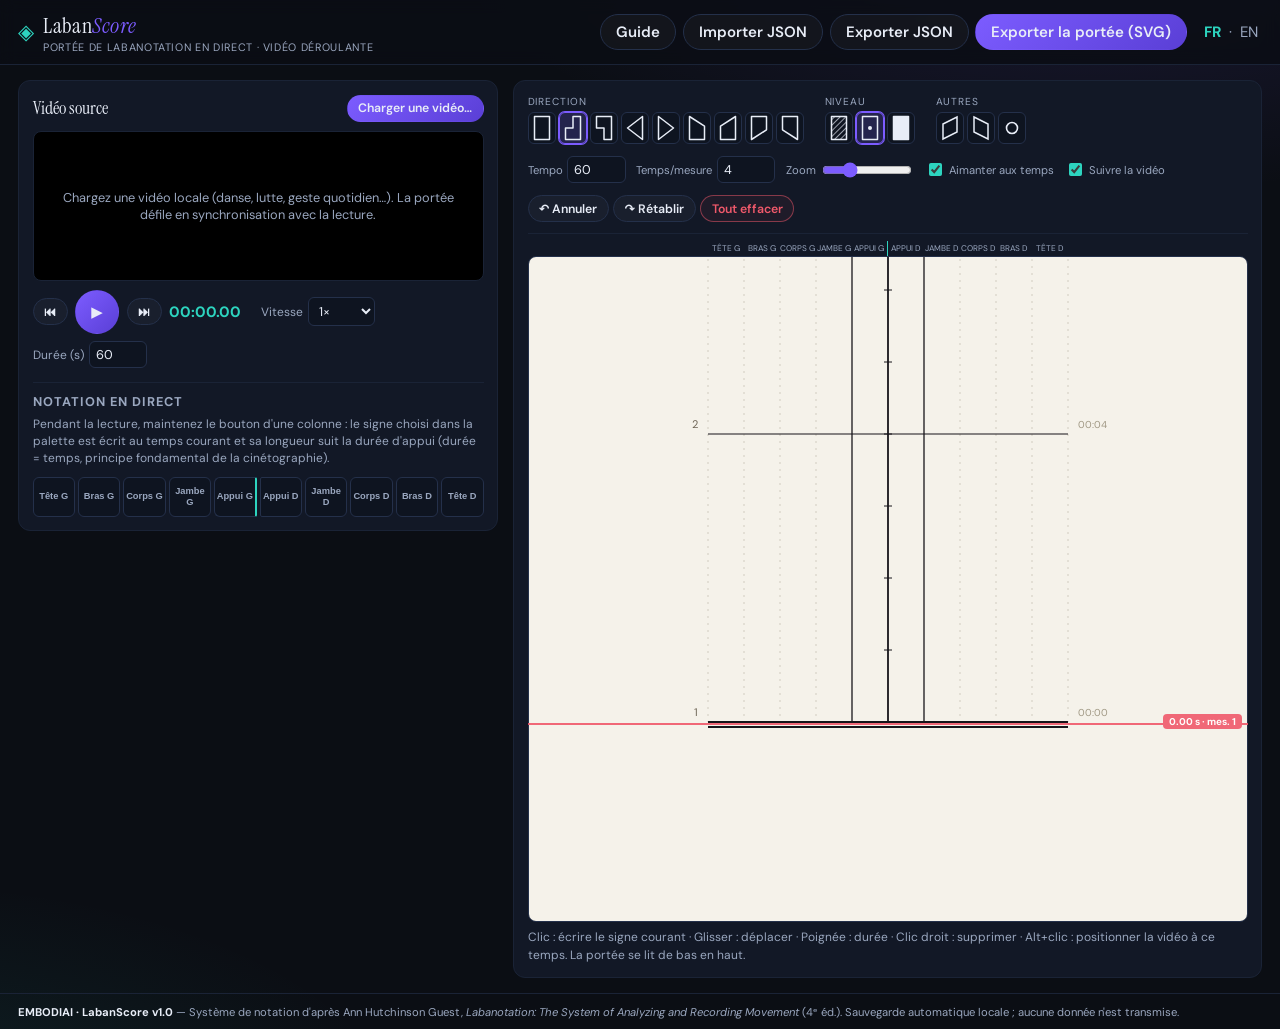
==== apps/labanscore/index.html @ 4acafb74 "Add LabanScore: live Labanotation score editor synced with video Web app (apps/labanscore) in the st" ====
<!DOCTYPE html>
<html lang="fr">
<head>
  <meta charset="UTF-8" />
  <meta name="viewport" content="width=device-width, initial-scale=1.0" />
  <meta name="description" content="LabanScore — création en direct d'une portée de Labanotation synchronisée avec une vidéo, d'après le système décrit par Ann Hutchinson Guest. / Live Labanotation score editor synchronized with scrolling video." />
  <meta name="author" content="Sylvain Gagné, Ph.D." />
  <meta name="keywords" content="Labanotation, Kinetography Laban, dance notation, movement analysis, EMBODIAI, Ann Hutchinson Guest" />
  <title>LabanScore — Portée Labanotation en direct · EMBODIAI</title>
  <link rel="preconnect" href="https://fonts.googleapis.com" />
  <link rel="preconnect" href="https://fonts.gstatic.com" crossorigin />
  <link href="https://fonts.googleapis.com/css2?family=DM+Sans:ital,opsz,wght@0,9..40,400;0,9..40,500;0,9..40,600;0,9..40,700;1,9..40,400&family=Instrument+Serif:ital@0;1&display=swap" rel="stylesheet" />
  <link rel="stylesheet" href="css/styles.css" />
  <link rel="icon" href="data:image/svg+xml,<svg xmlns='http://www.w3.org/2000/svg' viewBox='0 0 100 100'><text y='.9em' font-size='90'>◈</text></svg>" />
</head>
<body>
  <header class="app-header">
    <div class="brand">
      <span class="brand-mark" aria-hidden="true">◈</span>
      <div class="brand-titles">
        <strong>Laban<span>Score</span></strong>
        <small data-i18n="app.tagline">Portée de Labanotation en direct · vidéo déroulante</small>
      </div>
    </div>
    <div class="header-actions">
      <button id="btn-help" class="btn btn-ghost" data-i18n="btn.help">Guide</button>
      <button id="btn-import" class="btn btn-ghost" data-i18n="btn.import">Importer JSON</button>
      <input type="file" id="import-file" accept="application/json" hidden />
      <button id="btn-export-json" class="btn btn-ghost" data-i18n="btn.exportJson">Exporter JSON</button>
      <button id="btn-export-svg" class="btn btn-primary" data-i18n="btn.exportSvg">Exporter la portée (SVG)</button>
      <div class="lang-switch" role="group" aria-label="Langue / Language">
        <button id="lang-fr" class="lang-active">FR</button><span aria-hidden="true">·</span><button id="lang-en">EN</button>
      </div>
    </div>
  </header>

  <main class="app-main">
    <!-- ============ VIDEO PANEL ============ -->
    <section class="panel video-panel" aria-label="Vidéo">
      <div class="panel-head">
        <h2 data-i18n="video.title">Vidéo source</h2>
        <label class="btn btn-primary btn-sm file-btn">
          <span data-i18n="video.load">Charger une vidéo…</span>
          <input type="file" id="video-file" accept="video/*" hidden />
        </label>
      </div>
      <div class="video-wrap">
        <video id="video" playsinline></video>
        <p id="video-placeholder" class="video-placeholder" data-i18n="video.placeholder">
          Chargez une vidéo locale (danse, lutte, geste quotidien…). La portée défile en synchronisation avec la lecture.
        </p>
      </div>
      <div class="transport">
        <button id="btn-step-back" class="btn btn-ghost btn-sm" title="-1 image">⏮︎</button>
        <button id="btn-play" class="btn btn-primary btn-play">▶</button>
        <button id="btn-step-fwd" class="btn btn-ghost btn-sm" title="+1 image">⏭︎</button>
        <span id="timecode" class="timecode">00:00.00</span>
        <label class="rate-label"><span data-i18n="video.rate">Vitesse</span>
          <select id="rate">
            <option value="0.25">0.25×</option>
            <option value="0.5">0.5×</option>
            <option value="0.75">0.75×</option>
            <option value="1" selected>1×</option>
            <option value="1.5">1.5×</option>
            <option value="2">2×</option>
          </select>
        </label>
        <label class="dur-label" id="manual-duration-wrap"><span data-i18n="video.duration">Durée (s)</span>
          <input type="number" id="manual-duration" min="5" max="3600" step="5" value="60" />
        </label>
      </div>

      <div class="live-box">
        <h3 data-i18n="live.title">Notation en direct</h3>
        <p class="hint" data-i18n="live.hint">
          Pendant la lecture, maintenez le bouton d'une colonne : le signe choisi dans la palette est écrit au temps courant et sa longueur suit la durée d'appui (durée = temps, principe fondamental de la cinétographie).
        </p>
        <div id="live-strip" class="live-strip" role="group" aria-label="Colonnes"></div>
      </div>

      <div class="inspector" id="inspector" hidden>
        <h3 data-i18n="insp.title">Signe sélectionné</h3>
        <div class="insp-grid">
          <label><span data-i18n="insp.column">Colonne</span><select id="insp-column"></select></label>
          <label><span data-i18n="insp.start">Début (s)</span><input type="number" id="insp-start" step="0.05" min="0" /></label>
          <label><span data-i18n="insp.dur">Durée (s)</span><input type="number" id="insp-dur" step="0.05" min="0.05" /></label>
          <label id="insp-level-wrap"><span data-i18n="insp.level">Niveau</span>
            <select id="insp-level">
              <option value="high" data-i18n="level.high">Haut</option>
              <option value="mid" data-i18n="level.mid">Moyen</option>
              <option value="low" data-i18n="level.low">Bas</option>
            </select>
          </label>
        </div>
        <button id="insp-delete" class="btn btn-danger btn-sm" data-i18n="insp.delete">Supprimer le signe</button>
      </div>
    </section>

    <!-- ============ STAFF PANEL ============ -->
    <section class="panel staff-panel" aria-label="Portée">
      <div class="staff-toolbar">
        <div class="tool-group" aria-label="Directions">
          <span class="tool-label" data-i18n="pal.direction">Direction</span>
          <div id="palette-dirs" class="palette-row"></div>
        </div>
        <div class="tool-group" aria-label="Niveaux">
          <span class="tool-label" data-i18n="pal.level">Niveau</span>
          <div id="palette-levels" class="palette-row"></div>
        </div>
        <div class="tool-group" aria-label="Autres signes">
          <span class="tool-label" data-i18n="pal.other">Autres</span>
          <div id="palette-extras" class="palette-row"></div>
        </div>
        <div class="tool-group tool-group-settings">
          <label><span data-i18n="set.tempo">Tempo</span><input type="number" id="bpm" min="20" max="240" value="60" /></label>
          <label><span data-i18n="set.beats">Temps/mesure</span><input type="number" id="beats-per-bar" min="1" max="12" value="4" /></label>
          <label><span data-i18n="set.zoom">Zoom</span><input type="range" id="zoom" min="24" max="200" value="72" /></label>
          <label class="check"><input type="checkbox" id="snap" checked /><span data-i18n="set.snap">Aimanter aux temps</span></label>
          <label class="check"><input type="checkbox" id="follow" checked /><span data-i18n="set.follow">Suivre la vidéo</span></label>
        </div>
        <div class="tool-group tool-group-edit">
          <button id="btn-undo" class="btn btn-ghost btn-sm" title="Ctrl+Z">↶ <span data-i18n="btn.undo">Annuler</span></button>
          <button id="btn-redo" class="btn btn-ghost btn-sm" title="Ctrl+Y">↷ <span data-i18n="btn.redo">Rétablir</span></button>
          <button id="btn-clear" class="btn btn-danger btn-sm" data-i18n="btn.clear">Tout effacer</button>
        </div>
      </div>

      <div class="staff-headers" id="staff-headers" aria-hidden="true"></div>
      <div class="staff-outer">
        <div class="staff-viewport" id="staff-viewport">
          <svg id="staff-svg" xmlns="http://www.w3.org/2000/svg"></svg>
        </div>
        <div class="now-line" id="now-line"><span id="now-badge" class="now-badge">0.00 s</span></div>
      </div>
      <p class="staff-help hint">
        <span data-i18n="staff.hint">Clic : écrire le signe courant · Glisser : déplacer · Poignées : durée · Clic droit : supprimer · Alt+clic : positionner la vidéo à ce temps. La portée se lit de bas en haut.</span>
      </p>
    </section>
  </main>

  <footer class="app-footer">
    <p>
      <strong>EMBODIAI · LabanScore v1.0</strong> —
      <span data-i18n="footer.ref">Système de notation d'après Ann Hutchinson Guest, <em>Labanotation: The System of Analyzing and Recording Movement</em> (4ᵉ éd.). Sauvegarde automatique locale ; aucune donnée n'est transmise.</span>
    </p>
  </footer>

  <dialog id="help-dialog" class="help-dialog">
    <button class="dialog-close" id="help-close" aria-label="Fermer">✕</button>
    <h2 data-i18n="help.title">Lire et écrire la Labanotation</h2>
    <div class="help-cols">
      <div>
        <h3 data-i18n="help.staffTitle">La portée</h3>
        <p data-i18n="help.staff">La portée verticale représente le corps vu de dos ; elle se lit de bas en haut. La ligne centrale sépare le côté gauche du côté droit. De part et d'autre du centre : appui (pas), geste de jambe, corps (torse), bras, tête. La double barre marque le début ; les barres de mesure suivent le tempo.</p>
        <h3 data-i18n="help.timeTitle">Le temps</h3>
        <p data-i18n="help.time">La longueur d'un signe indique sa durée : un signe deux fois plus long dure deux fois plus longtemps. Une case vide dans la colonne d'appui signifie une absence d'appui (saut).</p>
      </div>
      <div>
        <h3 data-i18n="help.dirTitle">Les signes de direction</h3>
        <p data-i18n="help.dir">La forme du signe donne la direction (place = rectangle ; avant/arrière = tenon ; côté = pointe ; diagonales = biseau). La teinte donne le niveau : noir plein = bas, point central = moyen, hachures = haut.</p>
        <h3 data-i18n="help.otherTitle">Autres signes</h3>
        <p data-i18n="help.other">Tour à gauche/droite (parallélogramme), signe de tenue (o) pour conserver une position. Les versions futures ajouteront rotations chiffrées, épingles, chemins et signes de contact.</p>
      </div>
    </div>
    <p class="help-ref" data-i18n="help.ref">Référence complète : Ann Hutchinson Guest, <em>Labanotation</em>, 4ᵉ édition, Routledge.</p>
  </dialog>

  <script src="js/app.js"></script>
</body>
</html>
---- apps/labanscore/css/styles.css ----
/* LabanScore — EMBODIAI visual language (dark, DM Sans / Instrument Serif) */
:root {
  --bg: #0b0e14;
  --bg-panel: #121826;
  --bg-panel-2: #0e1420;
  --line: #24304a;
  --line-soft: #1a2336;
  --text: #e8edf7;
  --text-dim: #9aa7bf;
  --accent: #7c5cff;
  --accent-2: #2dd4bf;
  --danger: #f0596b;
  --staff-paper: #f5f2ea;
  --staff-ink: #17151a;
  --radius: 12px;
  font-size: 15px;
}
* { box-sizing: border-box; }
html, body { margin: 0; padding: 0; }
body {
  background:
    radial-gradient(1100px 500px at 85% -10%, rgba(124, 92, 255, 0.16), transparent 60%),
    radial-gradient(900px 420px at -10% 110%, rgba(45, 212, 191, 0.10), transparent 60%),
    var(--bg);
  color: var(--text);
  font-family: "DM Sans", system-ui, -apple-system, "Segoe UI", sans-serif;
  min-height: 100vh;
  display: flex;
  flex-direction: column;
}

/* ---------- header ---------- */
.app-header {
  display: flex; align-items: center; justify-content: space-between; gap: 1rem;
  padding: 0.7rem 1.2rem;
  border-bottom: 1px solid var(--line-soft);
  background: rgba(11, 14, 20, 0.85);
  backdrop-filter: blur(8px);
  position: sticky; top: 0; z-index: 40;
  flex-wrap: wrap;
}
.brand { display: flex; align-items: center; gap: 0.6rem; }
.brand-mark { color: var(--accent-2); font-size: 1.4rem; }
.brand-titles strong {
  font-family: "Instrument Serif", Georgia, serif;
  font-size: 1.45rem; font-weight: 400; letter-spacing: 0.02em;
}
.brand-titles strong span { color: var(--accent); font-style: italic; }
.brand-titles small { display: block; color: var(--text-dim); font-size: 0.72rem; letter-spacing: 0.06em; text-transform: uppercase; }
.header-actions { display: flex; align-items: center; gap: 0.45rem; flex-wrap: wrap; }
.lang-switch { color: var(--text-dim); display: flex; align-items: center; gap: 0.3rem; margin-left: 0.4rem; }
.lang-switch button {
  background: none; border: none; color: var(--text-dim); cursor: pointer;
  font: inherit; padding: 0.15rem 0.25rem;
}
.lang-switch button.lang-active { color: var(--accent-2); font-weight: 700; }

/* ---------- buttons ---------- */
.btn {
  border: 1px solid var(--line); border-radius: 999px;
  background: transparent; color: var(--text);
  padding: 0.45rem 1rem; font: inherit; font-weight: 600; cursor: pointer;
  transition: border-color 0.15s, background 0.15s, transform 0.08s;
}
.btn:hover { border-color: var(--accent); }
.btn:active { transform: translateY(1px); }
.btn-primary { background: linear-gradient(135deg, var(--accent), #5a3fd6); border-color: transparent; }
.btn-primary:hover { filter: brightness(1.12); }
.btn-ghost { background: rgba(255, 255, 255, 0.03); }
.btn-danger { border-color: rgba(240, 89, 107, 0.5); color: var(--danger); background: rgba(240, 89, 107, 0.06); }
.btn-sm { padding: 0.3rem 0.7rem; font-size: 0.82rem; }
.file-btn { display: inline-flex; }

/* ---------- layout ---------- */
.app-main {
  flex: 1;
  display: grid;
  grid-template-columns: minmax(320px, 480px) 1fr;
  gap: 1rem;
  padding: 1rem 1.2rem;
  align-items: start;
}
.panel {
  background: var(--bg-panel);
  border: 1px solid var(--line-soft);
  border-radius: var(--radius);
  padding: 0.9rem;
}
.panel-head { display: flex; align-items: center; justify-content: space-between; gap: 0.8rem; margin-bottom: 0.6rem; }
.panel h2 { margin: 0; font-family: "Instrument Serif", Georgia, serif; font-weight: 400; font-size: 1.2rem; }
.panel h3 { margin: 0 0 0.35rem; font-size: 0.85rem; text-transform: uppercase; letter-spacing: 0.08em; color: var(--text-dim); }
.hint { color: var(--text-dim); font-size: 0.8rem; line-height: 1.45; margin: 0.25rem 0 0.6rem; }

/* ---------- video panel ---------- */
.video-panel { position: sticky; top: 64px; }
.video-wrap {
  position: relative; border-radius: 8px; overflow: hidden;
  background: #000; border: 1px solid var(--line-soft);
  min-height: 150px;
  display: flex; align-items: center; justify-content: center;
}
#video { width: 100%; display: none; max-height: 42vh; }
#video.has-src { display: block; }
.video-placeholder { color: var(--text-dim); font-size: 0.85rem; padding: 1.4rem; text-align: center; margin: 0; }
.transport {
  display: flex; align-items: center; gap: 0.5rem; flex-wrap: wrap;
  margin-top: 0.6rem;
}
.btn-play { width: 44px; height: 44px; border-radius: 50%; padding: 0; font-size: 1rem; }
.timecode { font-variant-numeric: tabular-nums; font-weight: 700; color: var(--accent-2); min-width: 84px; }
.rate-label, .dur-label { display: flex; align-items: center; gap: 0.35rem; color: var(--text-dim); font-size: 0.8rem; }
select, input[type="number"] {
  background: var(--bg-panel-2); color: var(--text);
  border: 1px solid var(--line); border-radius: 6px;
  padding: 0.28rem 0.4rem; font: inherit; font-size: 0.85rem;
}
input[type="number"] { width: 4.6em; }

.live-box { margin-top: 0.9rem; border-top: 1px solid var(--line-soft); padding-top: 0.7rem; }
.live-strip {
  display: grid; grid-template-columns: repeat(10, 1fr); gap: 3px;
}
.live-strip button {
  border: 1px solid var(--line); background: var(--bg-panel-2); color: var(--text-dim);
  border-radius: 6px; padding: 0.55rem 0.1rem; cursor: pointer;
  font-size: 0.62rem; line-height: 1.15; font-weight: 600;
  user-select: none; -webkit-user-select: none; touch-action: none;
}
.live-strip button:nth-child(5) { border-right: 2px solid var(--accent-2); border-radius: 6px 2px 2px 6px; }
.live-strip button:nth-child(6) { border-radius: 2px 6px 6px 2px; }
.live-strip button.recording {
  background: linear-gradient(135deg, var(--accent), #5a3fd6);
  color: #fff; border-color: transparent;
  box-shadow: 0 0 12px rgba(124, 92, 255, 0.6);
}

/* ---------- inspector ---------- */
.inspector { margin-top: 0.9rem; border-top: 1px solid var(--line-soft); padding-top: 0.7rem; }
.insp-grid { display: grid; grid-template-columns: 1fr 1fr; gap: 0.5rem; margin-bottom: 0.6rem; }
.insp-grid label { display: flex; flex-direction: column; gap: 0.2rem; font-size: 0.75rem; color: var(--text-dim); }

/* ---------- staff panel ---------- */
.staff-panel { display: flex; flex-direction: column; min-height: 70vh; }
.staff-toolbar {
  display: flex; flex-wrap: wrap; gap: 0.8rem 1.4rem; align-items: flex-end;
  padding-bottom: 0.7rem; border-bottom: 1px solid var(--line-soft); margin-bottom: 0.5rem;
}
.tool-group { display: flex; flex-direction: column; gap: 0.3rem; }
.tool-label { font-size: 0.68rem; text-transform: uppercase; letter-spacing: 0.09em; color: var(--text-dim); }
.palette-row { display: flex; gap: 3px; flex-wrap: wrap; }
.palette-row button {
  background: var(--bg-panel-2); border: 1px solid var(--line); border-radius: 6px;
  padding: 2px 4px; cursor: pointer; color: var(--text);
  display: inline-flex; align-items: center; justify-content: center;
}
.palette-row button svg { display: block; }
.palette-row button.active {
  border-color: var(--accent); background: rgba(124, 92, 255, 0.18);
  box-shadow: 0 0 0 1px var(--accent);
}
.tool-group-settings { flex-direction: row; align-items: center; gap: 0.7rem; flex-wrap: wrap; }
.tool-group-settings label { display: flex; align-items: center; gap: 0.3rem; font-size: 0.75rem; color: var(--text-dim); }
.tool-group-settings input[type="range"] { width: 90px; accent-color: var(--accent); }
.check input { accent-color: var(--accent-2); }
.tool-group-edit { flex-direction: row; align-items: center; }

.staff-headers {
  display: flex; justify-content: center;
  font-size: 0.55rem; color: var(--text-dim); text-transform: uppercase; letter-spacing: 0;
  user-select: none;
}
.staff-headers .col-head { text-align: center; overflow: hidden; padding: 2px 0; white-space: nowrap; text-overflow: clip; }
.staff-headers .col-head.center-left { border-right: 1px solid var(--accent-2); }

.staff-outer { position: relative; flex: 1; display: flex; flex-direction: column; min-height: 55vh; }
.staff-viewport {
  flex: 1; overflow-y: auto; overflow-x: auto;
  background: var(--staff-paper);
  border-radius: 8px; border: 1px solid var(--line);
  min-height: 55vh; max-height: 74vh;
  scrollbar-width: thin;
}
#staff-svg { display: block; margin: 0 auto; }
.now-line {
  position: absolute; top: 70%; left: 0; right: 0; height: 0;
  border-top: 2px solid var(--danger);
  pointer-events: none;
  z-index: 5;
  opacity: 0.9;
}
.now-badge {
  position: absolute; right: 6px; top: -11px;
  background: var(--danger); color: #fff; font-size: 0.66rem; font-weight: 700;
  border-radius: 4px; padding: 1px 6px;
  font-variant-numeric: tabular-nums;
}
.staff-help { margin: 0.45rem 0 0; }

/* symbols */
.sym { cursor: grab; }
.sym.selected .sym-shape { stroke: var(--accent) !important; stroke-width: 2.5 !important; }
.sym-handle { fill: var(--accent); cursor: ns-resize; }

/* ---------- footer ---------- */
.app-footer {
  border-top: 1px solid var(--line-soft);
  padding: 0.7rem 1.2rem; color: var(--text-dim); font-size: 0.75rem;
}
.app-footer p { margin: 0; }
.app-footer strong { color: var(--text); }

/* ---------- help dialog ---------- */
.help-dialog {
  background: var(--bg-panel); color: var(--text);
  border: 1px solid var(--line); border-radius: var(--radius);
  max-width: 720px; width: calc(100vw - 3rem);
  padding: 1.4rem 1.6rem;
}
.help-dialog::backdrop { background: rgba(5, 8, 14, 0.7); backdrop-filter: blur(3px); }
.help-dialog h2 { font-family: "Instrument Serif", Georgia, serif; font-weight: 400; margin-top: 0; }
.help-dialog h3 { color: var(--accent-2); font-size: 0.9rem; }
.help-dialog p { color: var(--text-dim); font-size: 0.88rem; line-height: 1.55; }
.help-cols { display: grid; grid-template-columns: 1fr 1fr; gap: 0 1.4rem; }
.help-ref { border-top: 1px solid var(--line-soft); padding-top: 0.7rem; font-style: italic; }
.dialog-close {
  position: absolute; top: 0.7rem; right: 0.8rem;
  background: none; border: none; color: var(--text-dim); font-size: 1rem; cursor: pointer;
}

/* ---------- responsive ---------- */
@media (max-width: 980px) {
  .app-main { grid-template-columns: 1fr; }
  .video-panel { position: static; }
  .help-cols { grid-template-columns: 1fr; }
}
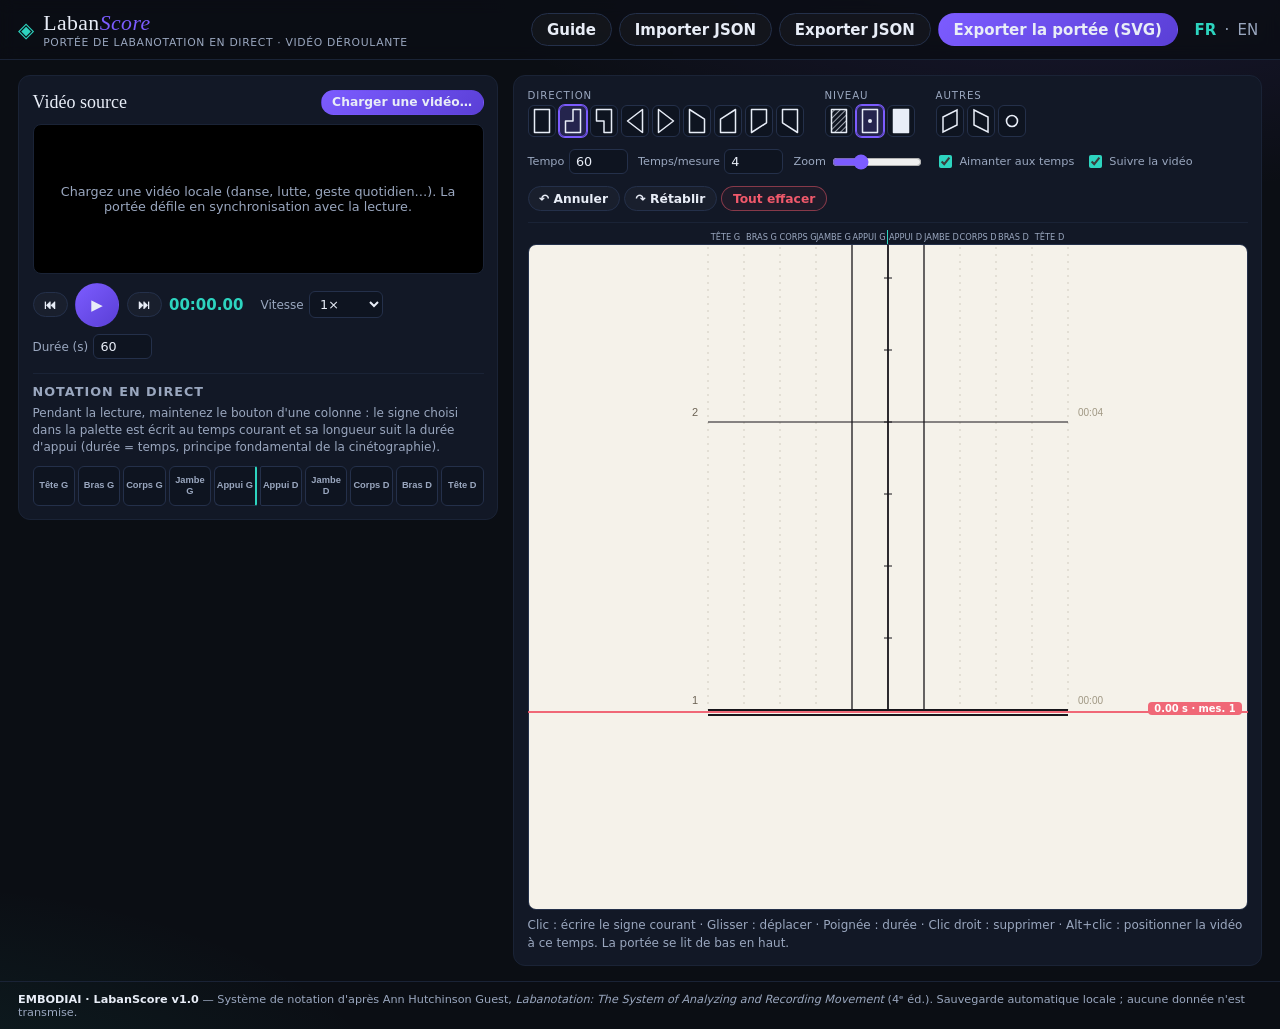
==== commit 158fb30e: "Harden LabanScore against invalid imports and clamp inspector edits Address Codex review on PR #3: -" ====
--- a/apps/labanscore/index.html
+++ b/apps/labanscore/index.html
@@ -7,9 +7,8 @@
   <meta name="author" content="Sylvain Gagné, Ph.D." />
   <meta name="keywords" content="Labanotation, Kinetography Laban, dance notation, movement analysis, EMBODIAI, Ann Hutchinson Guest" />
   <title>LabanScore — Portée Labanotation en direct · EMBODIAI</title>
-  <link rel="preconnect" href="https://fonts.googleapis.com" />
-  <link rel="preconnect" href="https://fonts.gstatic.com" crossorigin />
-  <link href="https://fonts.googleapis.com/css2?family=DM+Sans:ital,opsz,wght@0,9..40,400;0,9..40,500;0,9..40,600;0,9..40,700;1,9..40,400&family=Instrument+Serif:ital@0;1&display=swap" rel="stylesheet" />
+  <!-- No remote fonts: the app is offline-first and transmits no data.
+       "DM Sans"/"Instrument Serif" apply when installed locally; system fonts otherwise. -->
   <link rel="stylesheet" href="css/styles.css" />
   <link rel="icon" href="data:image/svg+xml,<svg xmlns='http://www.w3.org/2000/svg' viewBox='0 0 100 100'><text y='.9em' font-size='90'>◈</text></svg>" />
 </head>
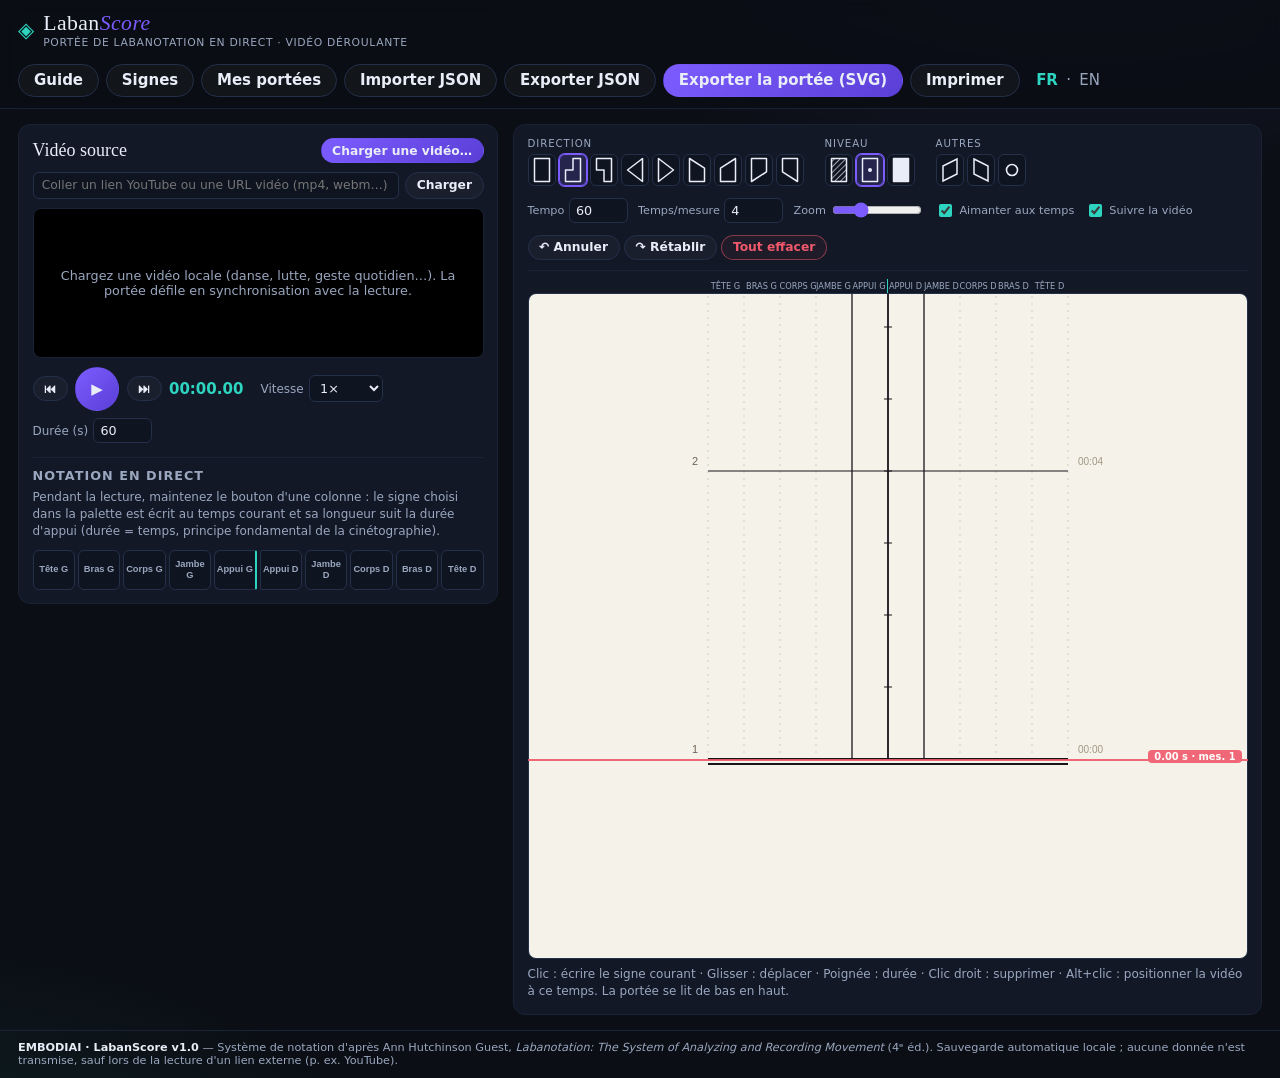
==== commit c1cb1e94: "Add video links, sign library, named scores, bibliography and printing - video source can now be a l" ====
--- a/apps/labanscore/index.html
+++ b/apps/labanscore/index.html
@@ -23,10 +23,13 @@
     </div>
     <div class="header-actions">
       <button id="btn-help" class="btn btn-ghost" data-i18n="btn.help">Guide</button>
+      <button id="btn-signs" class="btn btn-ghost" data-i18n="btn.signs">Signes</button>
+      <button id="btn-scores" class="btn btn-ghost" data-i18n="btn.scores">Mes portées</button>
       <button id="btn-import" class="btn btn-ghost" data-i18n="btn.import">Importer JSON</button>
       <input type="file" id="import-file" accept="application/json" hidden />
       <button id="btn-export-json" class="btn btn-ghost" data-i18n="btn.exportJson">Exporter JSON</button>
       <button id="btn-export-svg" class="btn btn-primary" data-i18n="btn.exportSvg">Exporter la portée (SVG)</button>
+      <button id="btn-print" class="btn btn-ghost" data-i18n="btn.print">Imprimer</button>
       <div class="lang-switch" role="group" aria-label="Langue / Language">
         <button id="lang-fr" class="lang-active">FR</button><span aria-hidden="true">·</span><button id="lang-en">EN</button>
       </div>
@@ -43,10 +46,15 @@
           <input type="file" id="video-file" accept="video/*" hidden />
         </label>
       </div>
+      <div class="url-row">
+        <input type="url" id="video-url" data-i18n-ph="video.urlPh" placeholder="Coller un lien YouTube ou une URL vidéo (mp4, webm…)" />
+        <button id="btn-load-url" class="btn btn-ghost btn-sm" data-i18n="video.loadUrl">Charger</button>
+      </div>
       <div class="video-wrap">
         <video id="video" playsinline></video>
+        <div id="yt-wrap" class="yt-wrap" hidden></div>
         <p id="video-placeholder" class="video-placeholder" data-i18n="video.placeholder">
-          Chargez une vidéo locale (danse, lutte, geste quotidien…). La portée défile en synchronisation avec la lecture.
+          Chargez une vidéo locale ou collez un lien (YouTube, mp4, webm…). La portée défile en synchronisation avec la lecture.
         </p>
       </div>
       <div class="transport">
@@ -140,7 +148,7 @@
   <footer class="app-footer">
     <p>
       <strong>EMBODIAI · LabanScore v1.0</strong> —
-      <span data-i18n="footer.ref">Système de notation d'après Ann Hutchinson Guest, <em>Labanotation: The System of Analyzing and Recording Movement</em> (4ᵉ éd.). Sauvegarde automatique locale ; aucune donnée n'est transmise.</span>
+      <span data-i18n="footer.ref">Système de notation d'après Ann Hutchinson Guest, <em>Labanotation: The System of Analyzing and Recording Movement</em> (4ᵉ éd.). Sauvegarde automatique locale ; aucune donnée n'est transmise, sauf lors de la lecture d'un lien externe (p. ex. YouTube).</span>
     </p>
   </footer>
 
@@ -161,7 +169,36 @@
         <p data-i18n="help.other">Tour à gauche/droite (parallélogramme), signe de tenue (o) pour conserver une position. Les versions futures ajouteront rotations chiffrées, épingles, chemins et signes de contact.</p>
       </div>
     </div>
+    <h3 data-i18n="help.biblioTitle">Bibliographie</h3>
+    <ul class="biblio">
+      <li>Hutchinson Guest, Ann. <em>Labanotation: The System of Analyzing and Recording Movement</em>. 4ᵉ éd., New York, Routledge, 2005.</li>
+      <li>Hutchinson Guest, Ann. <em>Your Move: The Language of Dance Approach to the Study of Movement and Dance</em>. 2ᵉ éd., Londres, Routledge, 2008.</li>
+      <li>Laban, Rudolf. <em>Schrifttanz: Methodik, Orthographie, Erläuterungen</em>. Vienne, Universal Edition, 1928.</li>
+      <li>Knust, Albrecht. <em>A Dictionary of Kinetography Laban (Labanotation)</em>. Plymouth, Macdonald &amp; Evans, 1979.</li>
+      <li>International Council of Kinetography Laban (ICKL) — <span class="biblio-url">ickl.org</span>.</li>
+      <li>Dance Notation Bureau, New York — <span class="biblio-url">dancenotation.org</span>.</li>
+    </ul>
     <p class="help-ref" data-i18n="help.ref">Référence complète : Ann Hutchinson Guest, <em>Labanotation</em>, 4ᵉ édition, Routledge.</p>
+  </dialog>
+
+  <dialog id="signs-dialog" class="help-dialog">
+    <button class="dialog-close" id="signs-close" aria-label="Fermer">✕</button>
+    <h2 data-i18n="signs.title">Bibliothèque des signes</h2>
+    <p class="hint" data-i18n="signs.intro">Les 27 signes de direction (9 directions × 3 niveaux) et les signes complémentaires. Cliquez un signe pour le choisir comme outil courant.</p>
+    <div id="signs-grid" class="signs-grid"></div>
+    <h3 data-i18n="signs.othersTitle">Tours et tenue</h3>
+    <div id="signs-extras" class="signs-grid"></div>
+  </dialog>
+
+  <dialog id="scores-dialog" class="help-dialog">
+    <button class="dialog-close" id="scores-close" aria-label="Fermer">✕</button>
+    <h2 data-i18n="scores.title">Mes portées</h2>
+    <p class="hint" data-i18n="scores.intro">Les portées sont enregistrées localement dans ce navigateur. Utilisez l'export JSON pour archiver ou partager un fichier.</p>
+    <div class="scores-form">
+      <input type="text" id="score-name" maxlength="60" data-i18n-ph="scores.namePh" placeholder="Nom de la portée…" />
+      <button id="btn-save-score" class="btn btn-primary btn-sm" data-i18n="scores.save">Enregistrer la portée</button>
+    </div>
+    <div id="scores-list" class="scores-list"></div>
   </dialog>
 
   <script src="js/app.js"></script>
--- a/apps/labanscore/css/styles.css
+++ b/apps/labanscore/css/styles.css
@@ -93,6 +93,16 @@
 
 /* ---------- video panel ---------- */
 .video-panel { position: sticky; top: 64px; }
+.url-row { display: flex; gap: 0.4rem; margin-bottom: 0.6rem; }
+.url-row input[type="url"] {
+  flex: 1; min-width: 0;
+  background: var(--bg-panel-2); color: var(--text);
+  border: 1px solid var(--line); border-radius: 6px;
+  padding: 0.35rem 0.55rem; font: inherit; font-size: 0.82rem;
+}
+.url-row input[type="url"]:focus { outline: none; border-color: var(--accent); }
+.yt-wrap { width: 100%; aspect-ratio: 16 / 9; }
+.yt-wrap iframe { width: 100%; height: 100%; display: block; border: 0; }
 .video-wrap {
   position: relative; border-radius: 8px; overflow: hidden;
   background: #000; border: 1px solid var(--line-soft);
@@ -222,6 +232,42 @@
 .help-dialog p { color: var(--text-dim); font-size: 0.88rem; line-height: 1.55; }
 .help-cols { display: grid; grid-template-columns: 1fr 1fr; gap: 0 1.4rem; }
 .help-ref { border-top: 1px solid var(--line-soft); padding-top: 0.7rem; font-style: italic; }
+.biblio { color: var(--text-dim); font-size: 0.82rem; line-height: 1.5; padding-left: 1.1rem; }
+.biblio li { margin-bottom: 0.3rem; }
+.biblio-url { color: var(--accent-2); }
+
+.signs-grid {
+  display: grid; grid-template-columns: repeat(auto-fill, minmax(170px, 1fr));
+  gap: 6px; margin: 0.6rem 0 1rem;
+}
+.sign-card {
+  display: flex; align-items: center; gap: 0.55rem;
+  background: var(--bg-panel-2); border: 1px solid var(--line); border-radius: 8px;
+  padding: 0.4rem 0.55rem; cursor: pointer; color: var(--text);
+  font: inherit; font-size: 0.76rem; text-align: left; line-height: 1.25;
+}
+.sign-card:hover { border-color: var(--accent); }
+.sign-card svg { flex: none; }
+.sign-card small { display: block; color: var(--text-dim); }
+
+.scores-form { display: flex; gap: 0.4rem; margin-bottom: 0.4rem; }
+.scores-form input[type="text"] {
+  flex: 1; min-width: 0;
+  background: var(--bg-panel-2); color: var(--text);
+  border: 1px solid var(--line); border-radius: 6px;
+  padding: 0.35rem 0.55rem; font: inherit; font-size: 0.85rem;
+}
+.scores-form input[type="text"]:focus { outline: none; border-color: var(--accent); }
+.scores-list { display: flex; flex-direction: column; gap: 6px; margin-top: 0.6rem; max-height: 42vh; overflow-y: auto; }
+.score-row {
+  display: flex; align-items: center; gap: 0.6rem;
+  background: var(--bg-panel-2); border: 1px solid var(--line); border-radius: 8px;
+  padding: 0.45rem 0.65rem;
+}
+.score-row strong { flex: 1; overflow: hidden; text-overflow: ellipsis; white-space: nowrap; }
+.score-row .score-meta { color: var(--text-dim); font-size: 0.72rem; white-space: nowrap; }
+.scores-empty { color: var(--text-dim); font-size: 0.85rem; font-style: italic; }
+
 .dialog-close {
   position: absolute; top: 0.7rem; right: 0.8rem;
   background: none; border: none; color: var(--text-dim); font-size: 1rem; cursor: pointer;
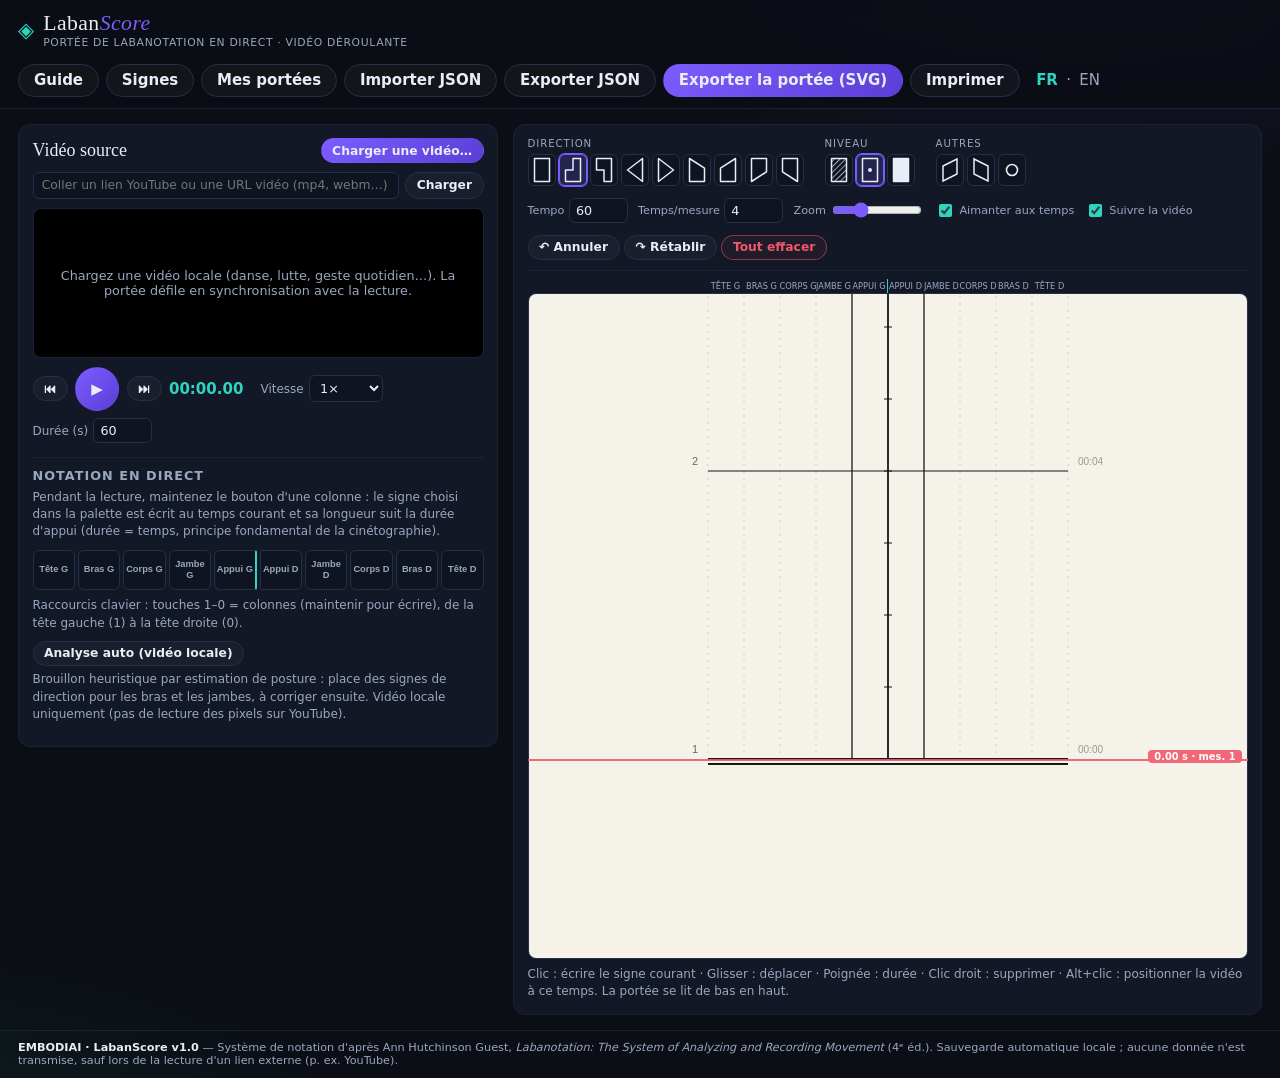
==== commit cf7d6144: "Add automatic pose-to-Labanotation draft and keyboard column shortcuts Two features, both requested:" ====
--- a/apps/labanscore/index.html
+++ b/apps/labanscore/index.html
@@ -53,6 +53,9 @@
       <div class="video-wrap">
         <video id="video" playsinline></video>
         <div id="yt-wrap" class="yt-wrap" hidden></div>
+        <p id="yt-hint" class="yt-hint" hidden data-i18n="video.ytHint">
+          La vidéo YouTube se lit avec ses propres commandes. Si le défilement de la portée ne suit pas automatiquement, réglez la « Durée » puis utilisez Alt+clic sur la portée pour vous positionner.
+        </p>
         <p id="video-placeholder" class="video-placeholder" data-i18n="video.placeholder">
           Chargez une vidéo locale ou collez un lien (YouTube, mp4, webm…). La portée défile en synchronisation avec la lecture.
         </p>
@@ -83,6 +86,13 @@
           Pendant la lecture, maintenez le bouton d'une colonne : le signe choisi dans la palette est écrit au temps courant et sa longueur suit la durée d'appui (durée = temps, principe fondamental de la cinétographie).
         </p>
         <div id="live-strip" class="live-strip" role="group" aria-label="Colonnes"></div>
+        <p class="hint keys-hint" data-i18n="live.keys">Raccourcis clavier : touches 1–0 = colonnes (maintenir pour écrire), de la tête gauche (1) à la tête droite (0).</p>
+        <div class="live-tools">
+          <button id="btn-auto" class="btn btn-ghost btn-sm" data-i18n="auto.btn">Analyse auto (vidéo locale)</button>
+          <button id="btn-auto-cancel" class="btn btn-danger btn-sm" data-i18n="auto.cancel" hidden>Arrêter</button>
+          <span id="auto-progress" class="auto-progress" hidden></span>
+        </div>
+        <p class="hint auto-note" data-i18n="auto.note">Brouillon heuristique par estimation de posture : place des signes de direction pour les bras et les jambes, à corriger ensuite. Vidéo locale uniquement (pas de lecture des pixels sur YouTube).</p>
       </div>
 
       <div class="inspector" id="inspector" hidden>
--- a/apps/labanscore/css/styles.css
+++ b/apps/labanscore/css/styles.css
@@ -103,6 +103,11 @@
 .url-row input[type="url"]:focus { outline: none; border-color: var(--accent); }
 .yt-wrap { width: 100%; aspect-ratio: 16 / 9; }
 .yt-wrap iframe { width: 100%; height: 100%; display: block; border: 0; }
+.yt-hint {
+  margin: 0.4rem 0 0; padding: 0.5rem 0.6rem;
+  background: rgba(45, 212, 191, 0.09); border: 1px solid rgba(45, 212, 191, 0.3);
+  border-radius: 6px; color: var(--text-dim); font-size: 0.76rem; line-height: 1.4;
+}
 .video-wrap {
   position: relative; border-radius: 8px; overflow: hidden;
   background: #000; border: 1px solid var(--line-soft);
@@ -145,6 +150,12 @@
 }
 
 /* ---------- inspector ---------- */
+.keys-hint { margin-top: 0.5rem; }
+.live-tools { display: flex; align-items: center; gap: 0.5rem; margin-top: 0.6rem; flex-wrap: wrap; }
+.auto-progress { font-size: 0.78rem; color: var(--accent-2); font-variant-numeric: tabular-nums; }
+.auto-note { margin-top: 0.35rem; }
+.live-strip button.key-armed { outline: 2px solid var(--accent-2); outline-offset: 1px; }
+
 .inspector { margin-top: 0.9rem; border-top: 1px solid var(--line-soft); padding-top: 0.7rem; }
 .insp-grid { display: grid; grid-template-columns: 1fr 1fr; gap: 0.5rem; margin-bottom: 0.6rem; }
 .insp-grid label { display: flex; flex-direction: column; gap: 0.2rem; font-size: 0.75rem; color: var(--text-dim); }
